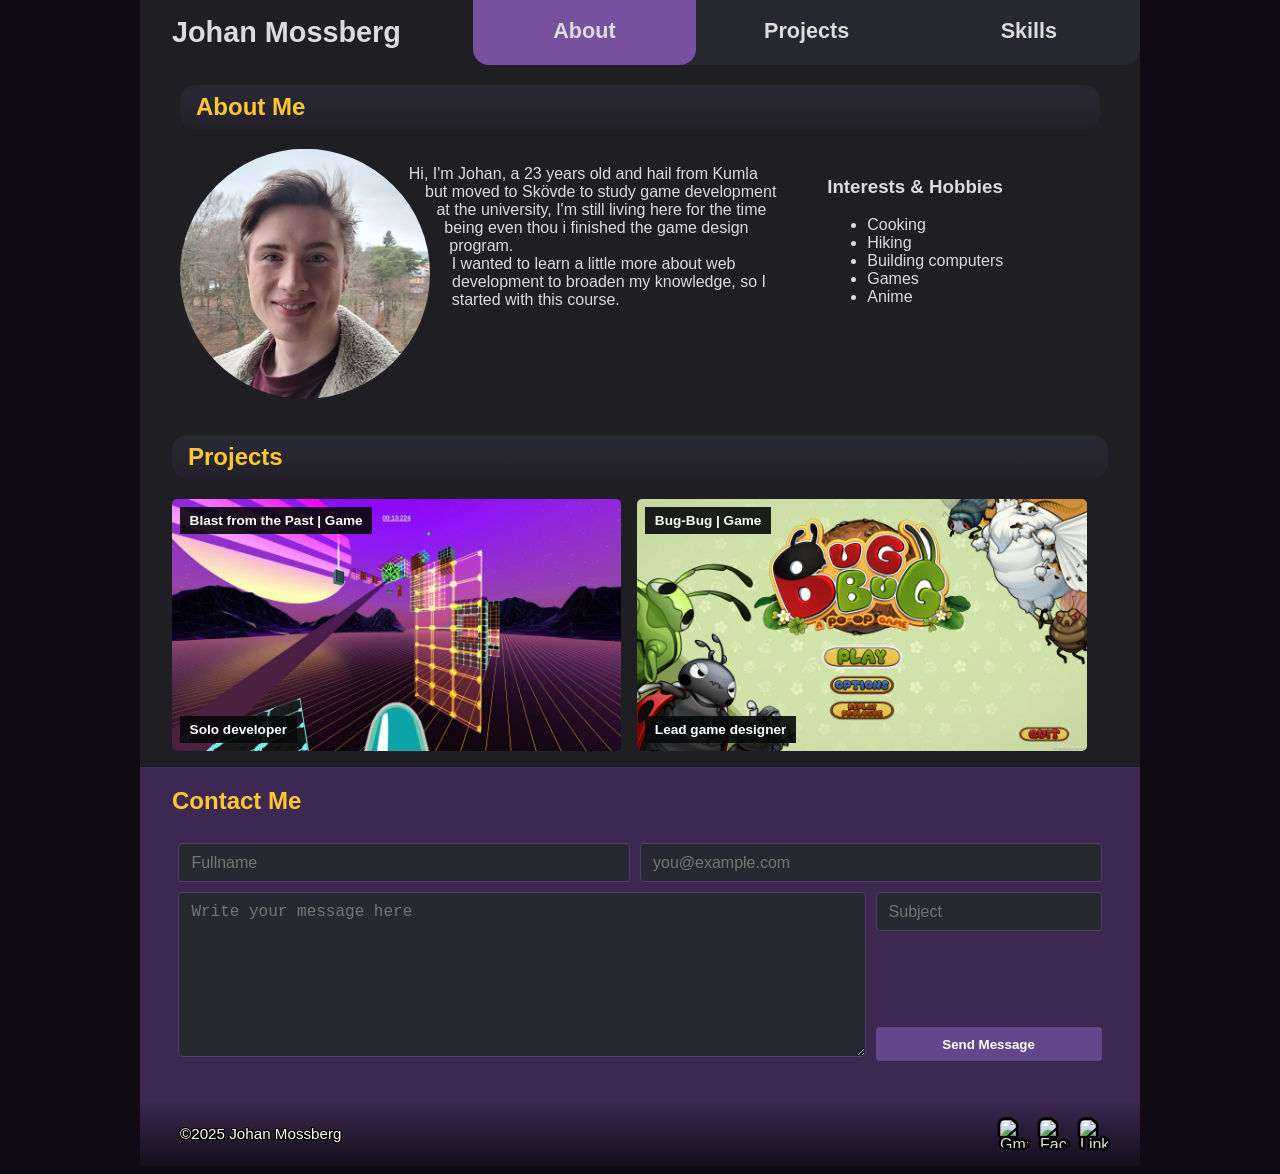
==== index.html @ d3597154 "Added protfolio website from Lab1 Added the lab 1 content as a base for the project." ====
<!DOCTYPE html>
<html lang="en">
    <head>
        <meta charset="UTF-8">
        <meta name="viewport" content="width=device-width, initial-scale=1.0">
        <link rel="icon" href="assets/favicon.png" type="image/x-icon">
        <link rel="stylesheet" href="styles/style.css" type="text/css">
        <title>Mossberg's Portfolio | About</title>
    </head>

    <body>
        <div class="grid-container">
            <header>
                <a href="index.html"><h1>Johan Mossberg</h1></a>
            </header>
            <nav>
                <ul>
                    <li id="current-page"><h2><a href="index.html"> About</a></h2></li>
                    <li><h2><a href="projects.html"> Projects</a></h2></li>
                    <li><h2><a href="skills.html"> Skills</a></h2></li>
                </ul>
            </nav>
            <main>
                <section class="about">
                    <div class="about-header">
                        <h2>About Me</h2>
                        <img src="assets/profile_img.jpg" alt="Image of Johan Mossberg">
                    </div>
                    <div class="about-info">
                        <div class="hobbies">
                            <h3>Interests & Hobbies</h3>
                            <ul>
                                <li>Cooking</li>
                                <li>Hiking</li>
                                <li>Building computers</li>
                                <li>Games</li>
                                <li>Anime</li>
                            </ul>
                        </div>
                        <p>Hi, I'm Johan, a 23 years old and hail from Kumla but moved to Skövde to study game development at the university, I'm still living here for the time being even thou i finished the game design program.
                            <br> I wanted to learn a little more about web development to broaden my knowledge, so I started with this course.</p>
                    </div>
                </section>
                <section class="projects">
                        <a href="projects.html"><h2>Projects</h2></a>
                    <div class="project-list">
                        <div class="container">
                            <a href="projects.html">
                                <div class="image-wrapper">
                                    <img src="assets/blastfromthepast_pro.jpg" alt="'Blast from the Past' project banner">
                                    <div class="pro-tag pro-tag-top">Blast from the Past | Game</div>
                                    <div class="pro-tag pro-tag-bottom">Solo developer</div>
                                </div>
                            </a>
                        </div>
                        <div class="container">
                            <a href="projects.html">
                                <div class="image-wrapper">
                                    <img src="assets/bugbug_pro.png" alt="'Bug-Bug a poop game' project banner">
                                    <div class="pro-tag pro-tag-top">Bug-Bug | Game</div>
                                    <div class="pro-tag pro-tag-bottom">Lead game designer</div>
                                </div>
                            </a>
                        </div>
                    </div>
                </section>
                <section class="contact">
                    <h2>Contact Me</h2>
                    <form class="contact-form" action="#" method="post" aria-label="Contact form">
                        <div class="form-name">
                            <input id="name" name="name" type="text" placeholder="Fullname" required>
                        </div>

                        <div class="form-email">
                            <input id="email" name="email" type="email" placeholder="you@example.com" required>
                        </div>

                        <div class="form-message-field ">
                            <textarea id="message" name="message" rows="8" placeholder="Write your message here" required></textarea>
                        </div>

                        <div class="form-subject">
                            <input id="subject" name="subject" type="text" placeholder="Subject">
                        </div>
                        <div class="form-send">
                            <button type="submit">Send Message</button>
                        </div>
                    </form>
                </section>
            </main>
            <footer>
                <p>©2025 Johan Mossberg</p>
                <div class="footericons">
                    <a href="https://mail.google.com" aria-label="Gmail"><img src="https://ssl.gstatic.com/ui/v1/icons/mail/rfr/gmail.ico" alt="Gmail link"></a>
                    <a href="https://facebook.com/" aria-label="Facebook"><img src="https://static.xx.fbcdn.net/rsrc.php/yx/r/e9sqr8WnkCf.ico" alt="Facebook link"></a>
                    <a href="https://linkedin.com/" aria-label="LinkedIn"><img src="https://static.licdn.com/aero-v1/sc/h/al2o9zrvru7aqj8e1x2rzsrca" alt="Linkedin link"></a>
                </div>
            </footer>
        </div>
    </body>
</html>
---- styles/style.css ----
@charset "UTF-8";

/* -- Base Styles -- */
* {
  box-sizing: border-box;
}

body {
  font-family: Candara, Verdana, sans-serif;
  background: rgb(20, 20, 25);
  color: rgb(220, 220, 220);
  font-size: 1em;
  margin: 0;
  padding: 0;
}

a {
  color: rgb(220, 220, 220);
  text-decoration: none;
}

h2 {
  color: rgb(255, 200, 50);
}

h2:not(nav h2, .contact h2, .timeline h2) {
  background: linear-gradient( rgb(40, 40, 50) 30%,  rgba(41, 34, 48, 0.5));
  padding: 0.5rem 1rem;
  border-radius: 1rem;
}


img {
  width: 100%;
  border-radius: 5px;
}
/* -- Main Grid Container -- */

.grid-container {
  display: grid;
  grid-template-areas:
    'header'
    'menu'
    'main'
    'footer';
  grid-template-rows: auto 1fr auto auto;
  background-color: rgb(30, 30, 35);
  max-width: 1000px;
  margin: 0 auto;
  width: 100%;
  min-height: 100vh;
}

header {
  grid-area: header;
}

nav {
  grid-area: menu;
}

main {
  grid-area: main;
}

footer {
  grid-area: footer;
}

/* -- Header -- */
header {
  text-align: center;
}

header h1 {
  margin: 0;
  padding: 1rem 1rem;
  color: rgb(220, 220, 220);
  white-space: nowrap;
  overflow: hidden;
}

/* -- Navigation Menu -- */
nav {
  position: sticky;
  top: 0;
  background-color: rgba(40, 40, 50, 0.9);
  border-radius: 0 0 1rem 1rem;
  z-index: 100;
  font-size: clamp(0.7rem, 2vw, 0.9rem);
}

nav ul {
  display: flex;
  justify-content: space-around;
  align-items: center;
  height: 100%;
  list-style-type: none;
  margin: 0;
  padding: 0;
}

#current-page {
  background-color: rgb(120, 80, 160);
}

nav li {
  padding: auto;
  text-align: center;
  width: 100%;
  height: 100%;
  border-radius: 0 0 1rem 1rem;
}

nav li:hover {
  background-color: rgb(60, 50, 80);
}

nav li a:hover {
  color: rgb(255, 200, 50);
  font-weight: bold;
  text-decoration: underline;
}
/* -- Main Content -- */
main {
  display: flex;
  flex-direction: column;
}

/* -- About Section -- */
.about {
  padding: 0 2rem;
}

.about-header {
  padding: 0 0.5rem 0.5rem;
}

.about-header img {
  width: 100%;
  max-width: 300px;
  height: auto;
  margin: 0 auto 1rem;
  display: block;
  clip-path: circle(50%);
  object-fit: cover;
}

.about-info p {
  padding: 0.5rem 0;
  margin-top: 0;
}

/* -- Skills Section -- */
.skills {
  padding: 0 2rem;
}

.skills h2 {
  color: rgb(255, 200, 50);
}

.skills h3 {
  margin-top: 2.5rem;
  margin-bottom: 2rem;
}

.skills-list {
  list-style: none;
  padding: 0;
  margin-bottom: 2rem;
}

.skill-item {
  display: flex;
  align-items: flex-start;
  gap: 1.5rem;
  margin-bottom: 1.5rem;
  padding-bottom: 1.5rem;
  border-bottom: 1px solid rgb(60, 60, 70);
}

.skill-item:last-child {
  border-bottom: none;
  margin-bottom: 0;
  padding-bottom: 0;
}

.skill-header {
  display: flex;
  flex-direction: column;
  min-width: 150px;
  gap: 0.5rem;
}

.skill-header h4 {
  margin: 0;
  font-size: 1.1rem;
}

.star-rating {
  color: rgb(255, 200, 50);
  font-size: 1rem;
  letter-spacing: 2px;
}

.skill-item p {
  margin: 0;
  line-height: 1.6;
  max-width: 50%;
}

/* -- Timeline Section -- */
.timeline {
  padding: 0 2rem;
}
.timeline h2 {
  background: linear-gradient( rgb(40, 40, 50) 90%,  rgb(80, 60, 110));
  padding: 0.5rem 1rem;
  margin-bottom: 0;
  border-radius: 1rem 1rem 0 0;
}

.timeline-list {
  display: grid;
  grid-template-columns: repeat(2, 1fr);
  grid-template-rows: repeat(2, auto auto 1fr);
  grid-template-areas:
    "date1 date2"
    "header1 header2"
    "paragraph1 paragraph2"
    "date3 date4"
    "header3 header4"
    "paragraph3 paragraph4";
  background-color: rgb(45, 45, 55);
  border-radius: 1rem;
}

.timeline-date {
  font-size: 1rem;
  font-weight: bold;
  background: linear-gradient( rgb(80, 60, 110) 90%,  rgb(45, 45, 55));
  padding: 0.5rem;
  width: 100%;
  text-align: center;
  margin: auto;
}

.timeline-date:nth-of-type(1) { grid-area: date1; }
.timeline-date:nth-of-type(2) { grid-area: date2; }
.timeline-date:nth-of-type(3) { grid-area: date3; }
.timeline-date:nth-of-type(4) { grid-area: date4; }

.timeline-header {
  margin: 0;
  text-align: center;
  margin: auto;
  padding: 0.5rem;
  border-bottom: 2px solid rgb(255, 200, 50);
}

.timeline-header:nth-of-type(1) { grid-area: header1; }
.timeline-header:nth-of-type(2) { grid-area: header2; }
.timeline-header:nth-of-type(3) { grid-area: header3; }
.timeline-header:nth-of-type(4) { grid-area: header4; }

.timeline-paragraph {
  background-color: rgb(91, 85, 104);
  padding: 1rem;
  border-radius: 1rem;
  color: rgb(220, 220, 220);
  margin: 0;
  text-align: center;
  margin: 0.5rem;
}

.timeline-paragraph:nth-of-type(1) { grid-area: paragraph1; }
.timeline-paragraph:nth-of-type(2) { grid-area: paragraph2; }
.timeline-paragraph:nth-of-type(3) { grid-area: paragraph3; }
.timeline-paragraph:nth-of-type(4) { grid-area: paragraph4; }

/* -- Project Section -- */
.projects {
  padding: 0 2rem;
}

.project-list {
  display: flex;
  flex-direction: column;
}

.project-list .container {
  display: flex;
  flex-direction: column;
  flex: 0 1 100%;
  gap: 0.5rem;
  padding: 0;
  background-color: rgb(20, 20, 25);
  border-radius: 0.3rem;
  margin-bottom: 1rem;
}
.project-list .container p{
  padding: 0 0.5rem 1rem;
  margin: 0;
}

.project-list .image-wrapper {
  position: relative;
  overflow: hidden;
}

.project-list .container img {
  width: 100%;
  height: auto;
  display: block;
}

.pro-tag {
  position: absolute;
  left: 0.5rem;
  background: rgba(7, 9, 10, 0.9);
  color: #fff;
  padding: 0.4rem 0.6rem;
  font-size: 0.85rem;
  font-weight: bold;
  z-index: 10;
}

.pro-tag-top {
  top: 0.5rem;
}

.pro-tag-bottom {
  bottom: 0.5rem;
}
/* -- Contact Form Section -- */
.contact {
  display: flex;
  flex-direction: column;
  justify-content: flex-end;
  margin-top: auto;
  background-color: rgb(60, 40, 80);
  padding: 2rem;
  padding-top: 0;
}

.contact-form {
  display: grid;
  grid-template-columns: 1fr;
  grid-template-areas:
    "name"
    "email"
    "message"
    "subject"
    "send";
  gap: 0.6rem;
  margin: 0.5rem auto;
}

.form-field {
  display: contents;
}

.form-name {
  grid-area: name;
}

.form-email {
  grid-area: email;
}

.form-message-field {
  grid-area: message;
}

.form-subject {
  grid-area: subject;
}

.form-send {
  grid-area: send;
  place-self: end stretch;
}

.contact-form input,
.contact-form textarea {
  width: 100%;
  padding: 0.6rem 0.75rem;
  font-size: 1rem;
  background-color: rgb(40, 40, 50);
  color: rgb(220, 220, 220);
  border: 1px solid rgb(80, 60, 110);
  border-radius: 4px;
}

.contact-form input:focus,
.contact-form textarea:focus {
  outline: none;
  border-color: rgb(255, 200, 50);
  box-shadow: 0 0 0 2px rgba(255, 200, 50, 0.2);
}

.contact-form button {
  padding: 0.6rem 1rem;
  font-weight: 600;
  cursor: pointer;
  width: 100%;
  background-color: rgb(100, 70, 140);
  color: rgb(255, 255, 255);
  border: none;
  border-radius: 4px;
  transition: all 0.3s ease;
}

.contact-form button:hover {
  background: rgb(255, 200, 50);
  color: rgb(20, 20, 25);
  box-shadow: 0 4px 12px rgba(255, 200, 50, 0.3);
}
/* -- Footer -- */
footer {
  display: flex;
  flex-direction: column;
  align-items: center;
  justify-content: flex-end;
  padding: 1rem 1.25rem;
  background-image: linear-gradient(rgb(60, 40, 80), rgb(20, 15, 25));
}

footer p {
  margin: 0.5rem;
  font-size: 0.95rem;
  color: rgb(255, 255, 255);
  text-shadow:
    -1px -1px rgba(0, 0, 0, 0.7),
     0   -1px rgba(0, 0, 0, 0.7),
     1px -1px rgba(0, 0, 0, 0.7),
     1px  0   rgba(0, 0, 0, 0.7),
     1px  1px rgba(0, 0, 0, 0.7),
     0    1px rgba(0, 0, 0, 0.7),
    -1px  1px rgba(0, 0, 0, 0.7),
    -1px  0   rgba(0, 0, 0, 0.7);
}

.footericons {
  display: flex;
  gap: 0.75rem;
  align-items: center;
}

.footericons a img {
  width: 28px;
  height: 28px;
  display: block;
  filter:
    drop-shadow(-1px -1px  rgba(0, 0, 0, 0.7))
    drop-shadow(0    -1px  rgba(0, 0, 0, 0.7))
    drop-shadow(1px  -1px  rgba(0, 0, 0, 0.7))
    drop-shadow(1px  0     rgba(0, 0, 0, 0.7))
    drop-shadow(1px  1px   rgba(0, 0, 0, 0.7))
    drop-shadow(0    1px   rgba(0, 0, 0, 0.7))
    drop-shadow(-1px 1px   rgba(0, 0, 0, 0.7))
    drop-shadow(-1px 0     rgba(0, 0, 0, 0.7));
}
/* -- Media Queries -- */
@media (min-width: 600px) {
  body {
    background-color: rgb(15, 10, 20);
  }

  .grid-container {
    grid-template-columns: 1fr 1fr 1fr;
    grid-template-areas:
      'header menu menu'
      'main main main'
      'footer footer footer';
  }

  header {
    text-align: left;
    padding-left: 1rem;
    font-size: clamp(0.5rem, 2vw, 0.9rem);
    width: 100%;
  }

  .about-header img {
    float: left;
    width: 250px;
    height: 250px;
    margin-right: 1.5rem;
    margin-bottom: 1rem;
  }

  .hobbies {
    float: right;
    width: 40%;
    margin-left: 1rem;
    margin-top: 0;
  }

  .about-info p {
    clear: both;
    margin-top: 1rem;
  }
  
  .contact-form {
    grid-template-columns: 2fr 1fr 1fr;
    grid-template-areas:
      "name email email"
      "message message subject"
      "message message send";
  }

  footer {
    flex-direction: row;
    justify-content: space-between;
    align-items: center;
    padding: 1rem 2rem;
  }
}

@media (min-width: 850px) {
  .about-header img {
    shape-outside: circle(50%);
  }

  .hobbies {
    width: 30%;
    margin-left: 2rem;
  }

  .about-info p {
    clear: none;
    margin-top: 0;
    margin-right: 35%;
  }

  .timeline-list {
    grid-template-columns: repeat(4, 1fr);
    grid-template-rows: auto auto 1fr;
    grid-template-areas:
      "date1 date2 date3 date4"
      "header1 header2 header3 header4"
      "paragraph1 paragraph2 paragraph3 paragraph4";
  }

  .project-list {
    flex-direction: row;
    flex-wrap: wrap;
    gap: 1rem;
  }

  .project-list .container {
    flex: 1 1 48%;
    max-width: 48%;
    flex-direction: column;
  }

}
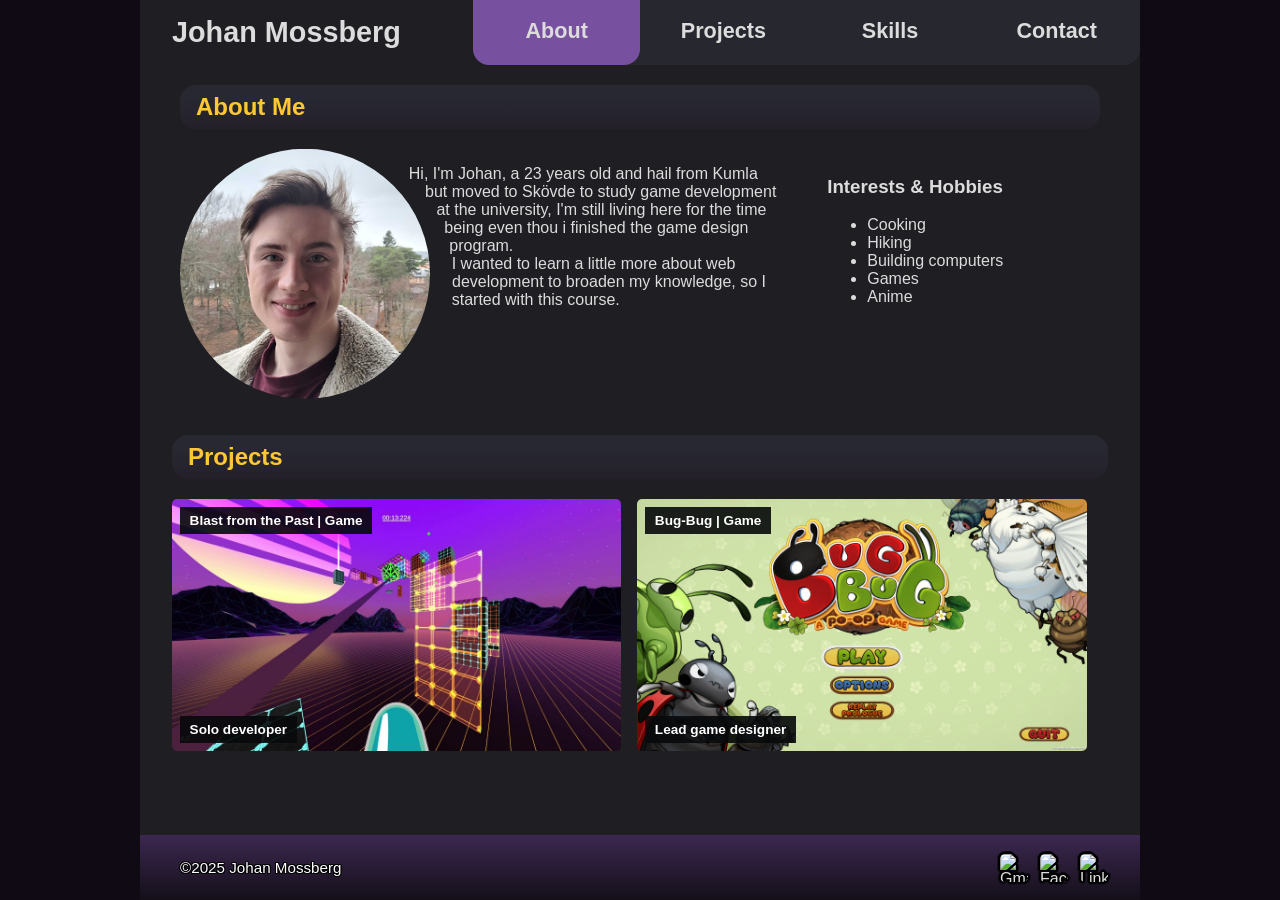
==== commit d3b45127: "Add contact page and update navigation links Introduced a new contact.html page with a contact form " ====
--- a/index.html
+++ b/index.html
@@ -18,6 +18,7 @@
                     <li id="current-page"><h2><a href="index.html"> About</a></h2></li>
                     <li><h2><a href="projects.html"> Projects</a></h2></li>
                     <li><h2><a href="skills.html"> Skills</a></h2></li>
+                    <li><h2><a href="contact.html"> Contact</a></h2></li>
                 </ul>
             </nav>
             <main>
@@ -64,7 +65,7 @@
                         </div>
                     </div>
                 </section>
-                <section class="contact">
+                <!-- <section class="contact">
                     <h2>Contact Me</h2>
                     <form class="contact-form" action="#" method="post" aria-label="Contact form">
                         <div class="form-name">
@@ -86,7 +87,7 @@
                             <button type="submit">Send Message</button>
                         </div>
                     </form>
-                </section>
+                </section> -->
             </main>
             <footer>
                 <p>©2025 Johan Mossberg</p>
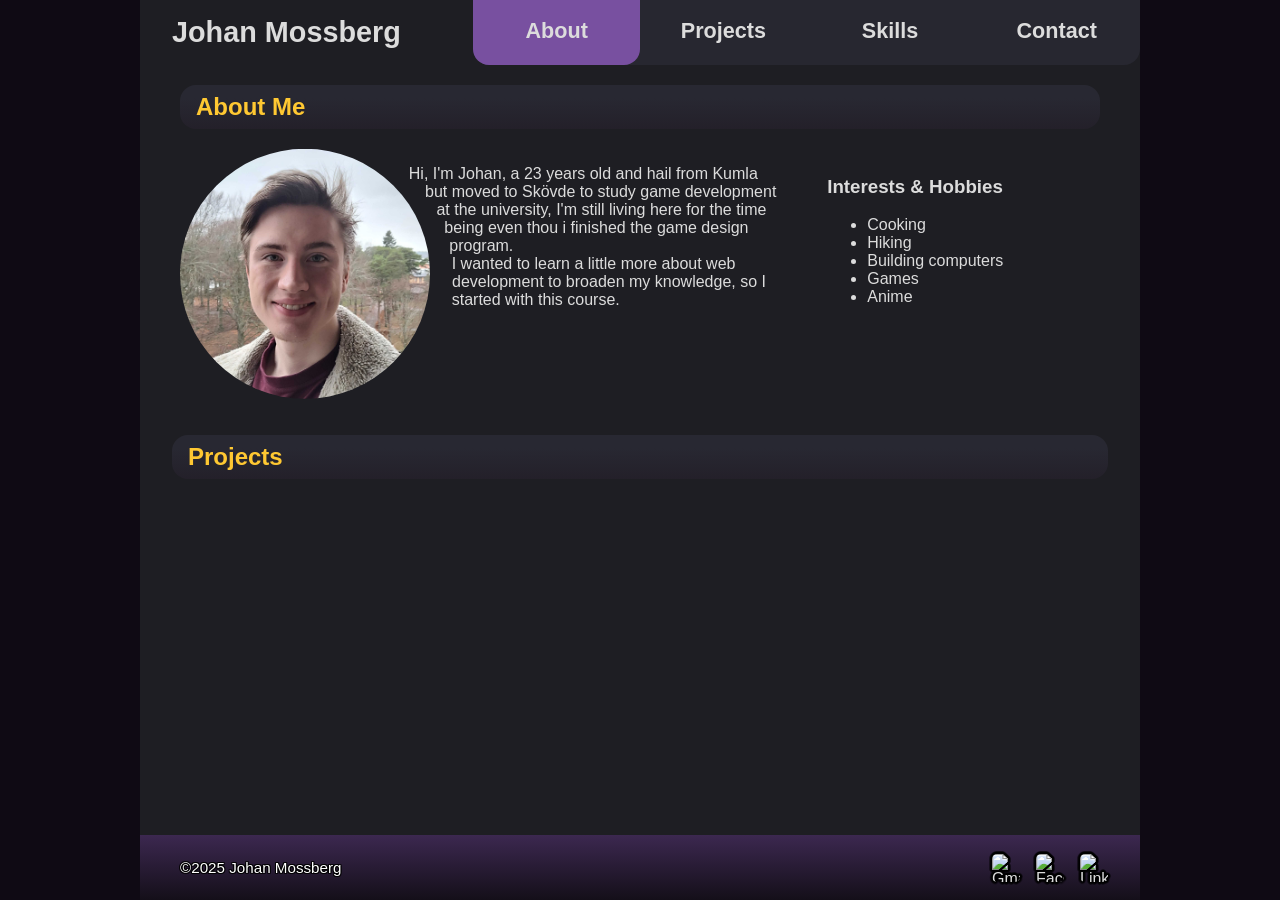
==== commit 44f9608b: "Created projects CSS & script files and added data array Added projects.js & projects.css. Updated p" ====
--- a/index.html
+++ b/index.html
@@ -45,7 +45,7 @@
                 <section class="projects">
                         <a href="projects.html"><h2>Projects</h2></a>
                     <div class="project-list">
-                        <div class="container">
+                        <!-- <div class="container">
                             <a href="projects.html">
                                 <div class="image-wrapper">
                                     <img src="assets/blastfromthepast_pro.jpg" alt="'Blast from the Past' project banner">
@@ -62,7 +62,7 @@
                                     <div class="pro-tag pro-tag-bottom">Lead game designer</div>
                                 </div>
                             </a>
-                        </div>
+                        </div> -->
                     </div>
                 </section>
                 <!-- <section class="contact">
@@ -99,4 +99,5 @@
             </footer>
         </div>
     </body>
+    <script src="scripts/projects.js"></script>
 </html>
--- a/styles/style.css
+++ b/styles/style.css
@@ -23,7 +23,7 @@
   color: rgb(255, 200, 50);
 }
 
-h2:not(nav h2, .contact h2, .timeline h2) {
+h2:not(nav h2, .timeline h2) {
   background: linear-gradient( rgb(40, 40, 50) 30%,  rgba(41, 34, 48, 0.5));
   padding: 0.5rem 1rem;
   border-radius: 1rem;
@@ -334,7 +334,7 @@
   bottom: 0.5rem;
 }
 /* -- Contact Form Section -- */
-.contact {
+/* .contact {
   display: flex;
   flex-direction: column;
   justify-content: flex-end;
@@ -416,7 +416,7 @@
   background: rgb(255, 200, 50);
   color: rgb(20, 20, 25);
   box-shadow: 0 4px 12px rgba(255, 200, 50, 0.3);
-}
+} */
 /* -- Footer -- */
 footer {
   display: flex;
@@ -444,7 +444,7 @@
 
 .footericons {
   display: flex;
-  gap: 0.75rem;
+  gap: 2rem;
   align-items: center;
 }
 
@@ -503,19 +503,22 @@
     margin-top: 1rem;
   }
   
-  .contact-form {
+  /* .contact-form {
     grid-template-columns: 2fr 1fr 1fr;
     grid-template-areas:
       "name email email"
       "message message subject"
       "message message send";
-  }
+  } */
 
   footer {
     flex-direction: row;
     justify-content: space-between;
     align-items: center;
     padding: 1rem 2rem;
+  }
+  .footericons {
+    gap: 1rem;
   }
 }
 
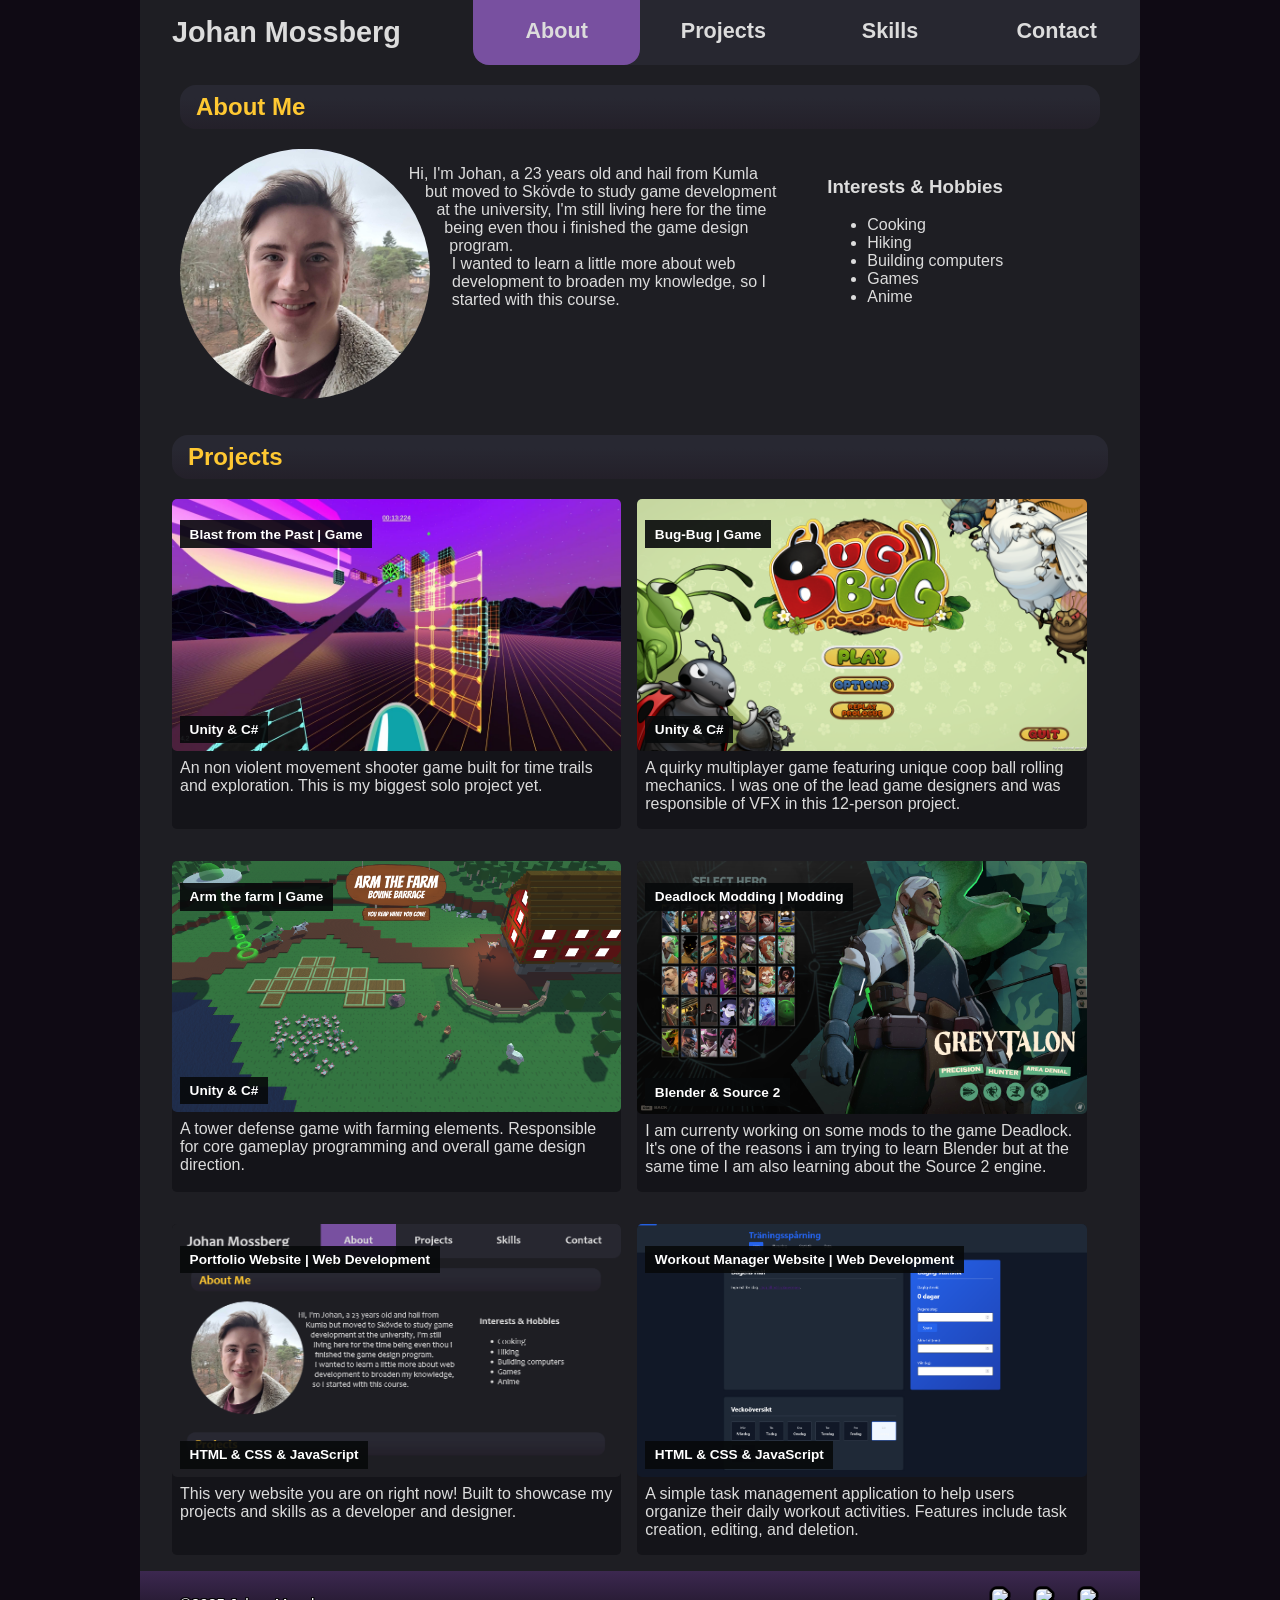
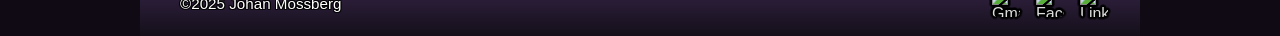
==== commit 07176de6: "Added displayProjects function Replaced all instances of the 'container' class with 'project-card' i" ====
--- a/index.html
+++ b/index.html
@@ -5,6 +5,7 @@
         <meta name="viewport" content="width=device-width, initial-scale=1.0">
         <link rel="icon" href="assets/favicon.png" type="image/x-icon">
         <link rel="stylesheet" href="styles/style.css" type="text/css">
+        <link rel="stylesheet" href="styles/projects.css" type="text/css">
         <title>Mossberg's Portfolio | About</title>
     </head>
 
@@ -45,7 +46,7 @@
                 <section class="projects">
                         <a href="projects.html"><h2>Projects</h2></a>
                     <div class="project-list">
-                        <!-- <div class="container">
+                        <!-- <div class="project-card">
                             <a href="projects.html">
                                 <div class="image-wrapper">
                                     <img src="assets/blastfromthepast_pro.jpg" alt="'Blast from the Past' project banner">
@@ -54,7 +55,7 @@
                                 </div>
                             </a>
                         </div>
-                        <div class="container">
+                        <div class="project-card">
                             <a href="projects.html">
                                 <div class="image-wrapper">
                                     <img src="assets/bugbug_pro.png" alt="'Bug-Bug a poop game' project banner">
--- a/styles/style.css
+++ b/styles/style.css
@@ -289,7 +289,7 @@
   flex-direction: column;
 }
 
-.project-list .container {
+.project-list .project-card {
   display: flex;
   flex-direction: column;
   flex: 0 1 100%;
@@ -299,7 +299,7 @@
   border-radius: 0.3rem;
   margin-bottom: 1rem;
 }
-.project-list .container p{
+.project-list .project-card p{
   padding: 0 0.5rem 1rem;
   margin: 0;
 }
@@ -309,7 +309,7 @@
   overflow: hidden;
 }
 
-.project-list .container img {
+.project-list .project-card img {
   width: 100%;
   height: auto;
   display: block;
@@ -553,7 +553,7 @@
     gap: 1rem;
   }
 
-  .project-list .container {
+  .project-list .project-card {
     flex: 1 1 48%;
     max-width: 48%;
     flex-direction: column;
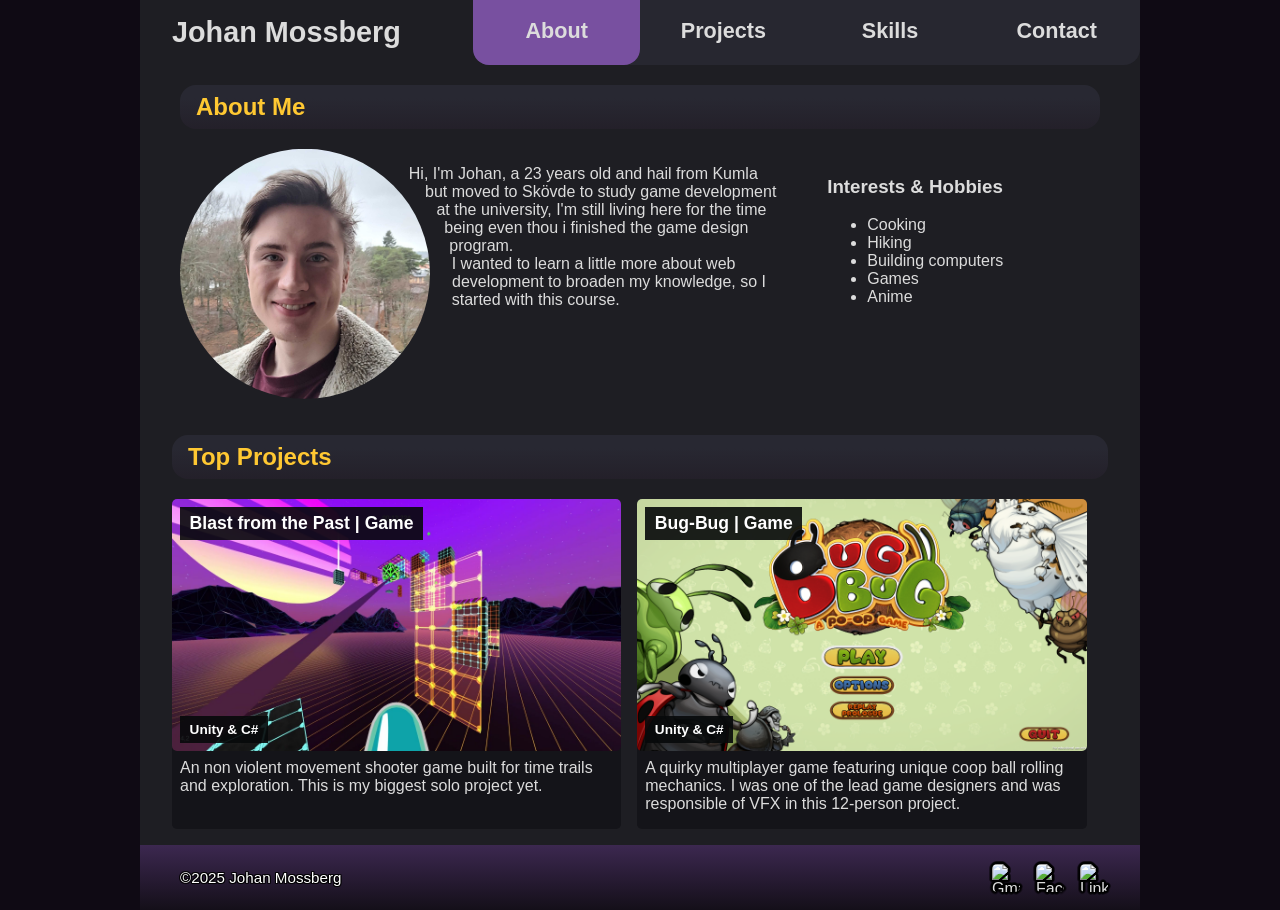
==== commit eee057c6: "Added hover feedback to project cards, removed redundant commented sections Updated the projects sec" ====
--- a/index.html
+++ b/index.html
@@ -44,51 +44,11 @@
                     </div>
                 </section>
                 <section class="projects">
-                        <a href="projects.html"><h2>Projects</h2></a>
+                        <a href="projects.html"><h2>Top Projects</h2></a>
                     <div class="project-list">
-                        <!-- <div class="project-card">
-                            <a href="projects.html">
-                                <div class="image-wrapper">
-                                    <img src="assets/blastfromthepast_pro.jpg" alt="'Blast from the Past' project banner">
-                                    <div class="pro-tag pro-tag-top">Blast from the Past | Game</div>
-                                    <div class="pro-tag pro-tag-bottom">Solo developer</div>
-                                </div>
-                            </a>
-                        </div>
-                        <div class="project-card">
-                            <a href="projects.html">
-                                <div class="image-wrapper">
-                                    <img src="assets/bugbug_pro.png" alt="'Bug-Bug a poop game' project banner">
-                                    <div class="pro-tag pro-tag-top">Bug-Bug | Game</div>
-                                    <div class="pro-tag pro-tag-bottom">Lead game designer</div>
-                                </div>
-                            </a>
-                        </div> -->
+                        <!-- Project cards will be dynamically inserted here by script -->
                     </div>
                 </section>
-                <!-- <section class="contact">
-                    <h2>Contact Me</h2>
-                    <form class="contact-form" action="#" method="post" aria-label="Contact form">
-                        <div class="form-name">
-                            <input id="name" name="name" type="text" placeholder="Fullname" required>
-                        </div>
-
-                        <div class="form-email">
-                            <input id="email" name="email" type="email" placeholder="you@example.com" required>
-                        </div>
-
-                        <div class="form-message-field ">
-                            <textarea id="message" name="message" rows="8" placeholder="Write your message here" required></textarea>
-                        </div>
-
-                        <div class="form-subject">
-                            <input id="subject" name="subject" type="text" placeholder="Subject">
-                        </div>
-                        <div class="form-send">
-                            <button type="submit">Send Message</button>
-                        </div>
-                    </form>
-                </section> -->
             </main>
             <footer>
                 <p>©2025 Johan Mossberg</p>
--- a/styles/projects.css
+++ b/styles/projects.css
@@ -0,0 +1,45 @@
+@charset "UTF-8";
+
+.project-list h3 {
+    margin: 0;
+    font-size: 1.1rem;
+}
+
+.project-card:hover {
+    box-shadow: 0 0 10px rgb(120, 80, 160);
+    transform: scale(1.02);
+}
+
+.filter-buttons {
+    display: flex;
+    justify-content: center;
+    align-items: center;
+    flex-wrap: wrap;
+    margin: 1rem;
+    padding: 0.5rem;
+    border-radius: 1rem;
+    background-color: rgba(40, 40, 50, 0.9);
+    gap: 1rem;
+    font-weight: bold;
+}
+
+.filter-btn {
+    background-color: rgb(60, 50, 80);
+    border: none;
+    color: rgb(255, 255, 255);
+    padding: 0.5rem;
+    margin: 0;
+    border-radius: 0.5rem;
+    transition: background-color 0.3s, color 0.3s;
+}
+
+.filter-btn.active {
+    background-color: rgb(120, 80, 160);
+    font-weight: bold;
+}
+
+.filter-btn:hover {
+    background-color: rgb(120, 80, 160);
+    color: rgb(255, 200, 50);
+}
+
